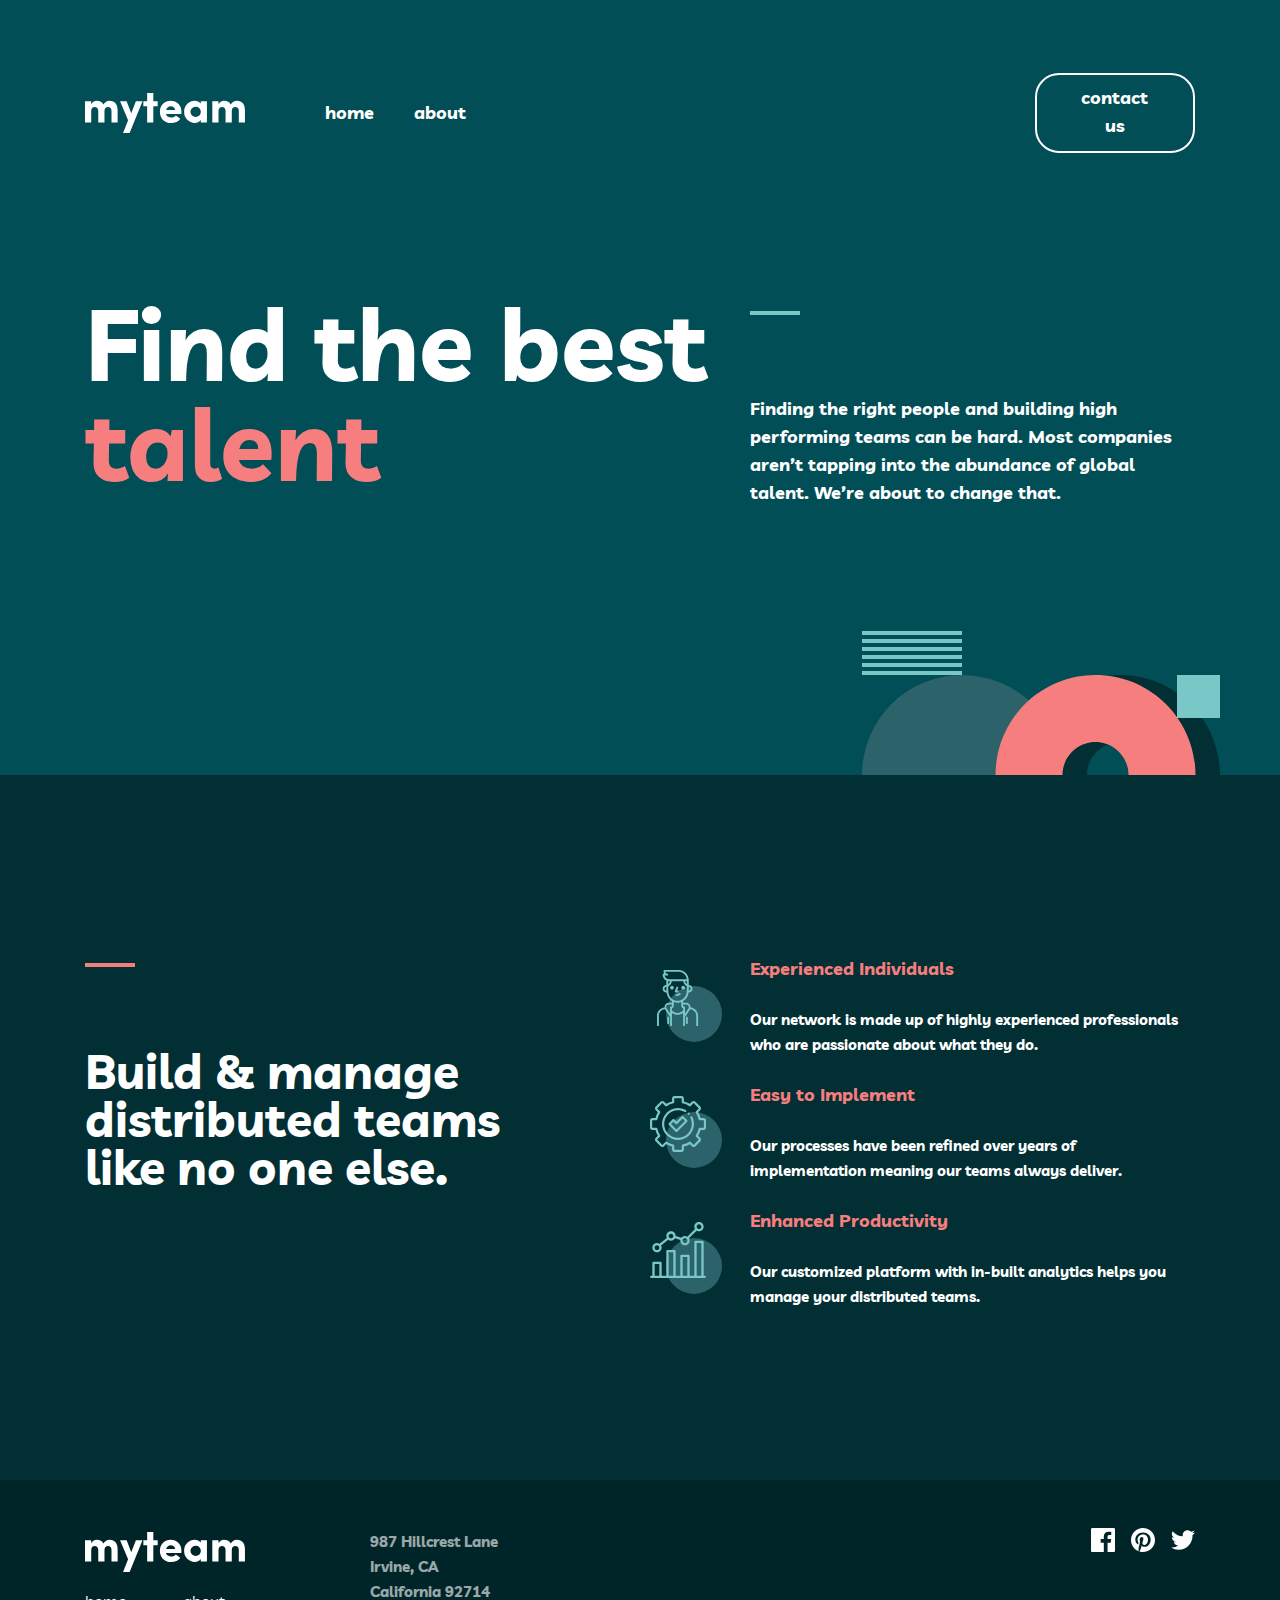
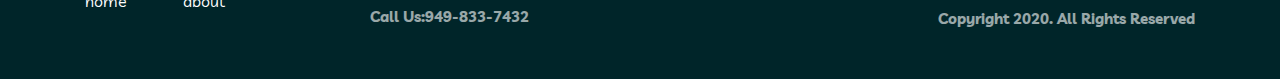
==== index.html @ c027c655 "added footer-section" ====
<!DOCTYPE html>
<html lang="en">
<head>
  <meta charset="UTF-8">
  <meta http-equiv="X-UA-Compatible" content="IE=edge">
  <meta name="viewport" content="width=device-width, initial-scale=1.0">
  <title>Document</title>
  <link rel="stylesheet" href="css/normalize.css">
<link rel="stylesheet" href="css/styles.css">
</head>
<body>

<header class="header">
  <nav class="nav container">
  <div class="left-nav__container">
    <img src="img/logo-myteam.svg" class="img--myteam" alt="my team logo">
    <ul class="nav__list">
    <li class="nav__item"><a href="#" class="nav__link">home</a></li>
    <li class="nav__item"><a href="#" class="nav__link">about</a></li>
    </ul>
  </div>

<a href="#" class="button contact nav__button">contact us</a>

</nav>

<section class="talant">
<div class="talant__container container">


  <h2 class="talant__title">
    Find the best <span class="talant-span">talent</span>
  </h2>

  <p class="talant__text">
    Finding the right people and building high performing teams can be hard. Most companies aren’t tapping into the abundance of global talent. We’re about to change that.
  </p>


</div>


</section>

<section class="manage">
  <div class="manage__container container">
    <h3 class="manage__title">
      Build & manage distributed teams like no one else.
    </h3>


<ul class="manage__list">
  <li class="manage__item item--individuals">
    <h4 class="manage-item__title">Experienced Individuals</h4>
    <p class="manage-item__text">Our network is made up of highly experienced professionals who are passionate about what they do.</p>
  </li>
  <li class="manage__item item--implement">
    <h4 class="manage-item__title">Easy to Implement</h4>
    <p class="manage-item__text">Our processes have been refined over years of implementation meaning our teams always deliver.</p>
  </li>
  <li class="manage__item item--productivity">
    <h4 class="manage-item__title">Enhanced Productivity</h4>
    <p class="manage-item__text">Our customized platform with in-built analytics helps you manage your distributed teams.</p>
  </li>
</ul>




  </div>
</section>



</header>


 <!-- TODO FOOTER  -->



<footer class="footer">

<div class="footer__container container">


  <div class="footer__box">

    <a class="footer__logo-link" href="index.html">
        <img class="logo__img" src="./img/logo-myteam.svg" alt="Logo Myteam" width="160" height="40">
    </a>

        <ul class="footer__list">
            <li class="footer__item">
                <a href="index.html" class="footer__link">home</a>
            </li>
            <li class="footer__item">
                <a href="about.html" class="footer__link">about</a>
            </li>
        </ul>

</div>

<address class="footer__address">

      987  Hillcrest Lane
    <br>
     Irvine, CA
    <br>
     California 92714
    <br>
     Call Us:949-833-7432
</address>
<div class="social-box">
    <ul class="footer__social-list">
        <li class="social-list__item">
            <a class="social-list__link" href="https://www.facebook.com/" target="_blank">
                <svg width="24" height="24" fill="none" xmlns="http://www.w3.org/2000/svg">
                    <path d="M22.675 0H1.325C.593 0 0 .593 0 1.325v21.351C0 23.407.593 24 1.325 24H12.82v-9.294H9.692v-3.622h3.128V8.413c0-3.1 1.893-4.788 4.659-4.788 1.325 0 2.463.099 2.795.143v3.24l-1.918.001c-1.504 0-1.795.715-1.795 1.763v2.313h3.587l-.467 3.622h-3.12V24h6.116c.73 0 1.323-.593 1.323-1.325V1.325C24 .593 23.407 0 22.675 0z" fill="currentColor"/>
                </svg>
            </a>
        </li>
        <li class="social-list__item">
            <a class="social-list__link" href="https://www.pinterest.com/" target="_blank">
                <svg width="24" height="24" fill="none" xmlns="http://www.w3.org/2000/svg">
                    <path d="M12 0C5.373 0 0 5.372 0 12c0 5.084 3.163 9.426 7.627 11.174-.105-.949-.2-2.405.042-3.441.218-.937 1.407-5.965 1.407-5.965s-.359-.719-.359-1.782c0-1.668.967-2.914 2.171-2.914 1.023 0 1.518.769 1.518 1.69 0 1.029-.655 2.568-.994 3.995-.283 1.194.599 2.169 1.777 2.169 2.133 0 3.772-2.249 3.772-5.495 0-2.873-2.064-4.882-5.012-4.882-3.414 0-5.418 2.561-5.418 5.207 0 1.031.397 2.138.893 2.738a.36.36 0 01.083.345l-.333 1.36c-.053.22-.174.267-.402.161-1.499-.698-2.436-2.889-2.436-4.649 0-3.785 2.75-7.262 7.929-7.262 4.163 0 7.398 2.967 7.398 6.931 0 4.136-2.607 7.464-6.227 7.464-1.216 0-2.359-.631-2.75-1.378l-.748 2.853c-.271 1.043-1.002 2.35-1.492 3.146C9.57 23.812 10.763 24 12 24c6.627 0 12-5.373 12-12 0-6.628-5.373-12-12-12z" fill="currentColor"/>
                </svg>
            </a>
        </li>

        <li class="social-list__item">
            <a class="social-list__link" href="https://www.twitter.com/" target="_blank">
                <svg width="24" height="20" fill="none" xmlns="http://www.w3.org/2000/svg">
                    <path d="M24 2.557a9.83 9.83 0 01-2.828.775A4.932 4.932 0 0023.337.608a9.864 9.864 0 01-3.127 1.195A4.916 4.916 0 0016.616.248c-3.179 0-5.515 2.966-4.797 6.045A13.978 13.978 0 011.671 1.149a4.93 4.93 0 001.523 6.574 4.903 4.903 0 01-2.229-.616c-.054 2.281 1.581 4.415 3.949 4.89a4.935 4.935 0 01-2.224.084 4.928 4.928 0 004.6 3.419A9.9 9.9 0 010 17.54a13.94 13.94 0 007.548 2.212c9.142 0 14.307-7.721 13.995-14.646A10.025 10.025 0 0024 2.557z" fill="currentColor"/>
                </svg>
            </a>
        </li>
    </ul>
    <p class="footer__test-add">Copyright 2020. All Rights Reserved</p>
</div>





</div>




</footer>




</body>
</html>
---- css/styles.css ----
:root{
  --header-bg-color:#014E56;
  --center-section-bg:#012F34;
  --font-color-pink:#F67E7E;
  --font-color-white:#fff;
  --font-color-light-green:#79C8C7;
  --font-color-dark-green:#012F34;
  --font-color-black:#002529;



}






@font-face {
  font-family: "Livvic";
  src: url("../fonts/Livvic-Regular.woff2") format("woff2"),
      url("../fonts/Livvic-Regular.woff") format("woff");
  font-weight: normal;
  font-style: normal;
  font-display: swap;
}
@font-face {
  font-family: "Livvic";
  src: url("../fonts/Livvic-Bold.woff2") format("woff2"),
      url("../fonts/Livvic-Bold.woff") format("woff");
  font-weight: bold;
  font-style: normal;
  font-display: swap;
}


html {
  box-sizing: border-box;
  height: 100%;
}

*,
*::before,
*::after {
  box-sizing: inherit;
}

body {
  display: flex;
  flex-direction: column;
  height: 100%;
  padding: 0;
  margin: 0;
  font-family: "Livvic","Arial",sans-serif;
}

img {
  max-width: 100%;
  height: auto;
}

.visually-hidden {
  position: absolute;
  width: 1px;
  height: 1px;
  margin: -1px;
  border: 0;
  padding: 0;
  clip: rect(0 0 0 0);
  overflow: hidden;
}


.container {
  max-width: 1160px;
  padding-left: 25px;
  padding-right: 25px;
  margin-left: auto;
  margin-right: auto;
}

.header {
  background-color: var(--header-bg-color);
}


/* NAV  */


.nav {

  display: flex;
  align-items: center;
  margin-top: 73px;
  margin-bottom: 120px;
}

.img--myteam {
  margin-right: 40px;
}


.left-nav__container {
  display: flex;
  align-items: center;

}

.nav__list {
  padding-left: 0;
  margin: 0;
  list-style: none;
  display: flex;

}
.nav__item {
  margin-left: 40px;
}

.nav__link{
text-decoration: none;
color: var(--font-color-white);
font-weight: 600;
font-size: 18px;
line-height: 28px;
}
.nav__link:hover {
color: var(--font-color-pink);
}


.button {
  text-decoration: none;
  font-weight: 600;
font-size: 18px;
line-height: 28px;
padding: 9px 33px 11px 32px;
border: 2px solid #FFFFFF;
border-radius: 24px;
text-align: center;
color: var(--font-color-white);
}

.nav__button {
  width: 160px;
  margin-left: auto;
}

.nav__button:hover {
  background-color: #fff;
  color: var(--font-color-black);
}


 /* TALANT  */



.talant{
  position: relative;

}

.talant__container{
  display: flex;
  padding-bottom: 250px;
  background-image: url("../img/header-bg-bottom-img.svg");
  background-repeat: no-repeat;
  background-position:  right calc(100% + 100px);
}

.talant__title {
  font-weight: bold;
  font-size: 100px;
  line-height: 100px;
position: relative;
color: var(--font-color-white);
width: 625px;
padding-top: 20px;
margin-right: auto;
margin: 0;
color: var(--font-color-white);
}
.talant-span {
  color: var(--font-color-pink);

}

.talant__title::before{
content: "";
background-image: url("../img/header-bg-left-img.svg");
display: block;
width: 200px;height: 200px;
position: absolute;
left: -300px;
top: 20px;
}

.talant__text {
  font-weight: 600;
font-size: 18px;
line-height: 28px;
color: var(--font-color-white);
padding-top: 20px;
width: 445px;
margin-left: auto;

}

.talant__text::before {
  content: "";
  border-top: 4px solid var(--font-color-light-green);
display: block;
width: 50px;
margin-bottom: 80px;

}


/* MANAGE  */



.manage {
  background-color: var(--font-color-dark-green);

}

.manage{
  background-image: url("../img/manage-bg-img.png");
background-repeat: no-repeat;
background-position: calc(50% + 750px) bottom;
}

.manage__container {
  padding-top: 140px;
  padding-bottom: 140px;
  display: flex;

}

.manage__title {
  font-weight: bold;
  font-size: 48px;
  line-height: 48px;
  color: var(--font-color-white);
width: 445px;
margin-right: auto;
}

.manage__title::before {
  content: "";
  border-top: 4px solid var(--font-color-pink);
display: block;
width: 50px;
margin-bottom: 80px;
}

.manage__list {
  width: 545px;
  padding-left: 0;
  list-style: none;
margin-left: auto;
}
.item--individuals{
  background-image: url("../img/logo-individuals.svg");
  background-repeat: no-repeat;
  background-position: left center;
  padding-left: 100px;
}
.item--implement{
  background-image: url("../img/logo-implement.svg");
  background-repeat: no-repeat;
  background-position: left center;
  padding-left: 100px;

}

.item--productivity{
  background-image: url("../img/logo-productivity.svg");
  background-repeat: no-repeat;
  background-position: left center;
  padding-left: 100px;

}
.manage-item__title {
  font-weight: bold;
font-size: 18px;
line-height: 28px;
  color: var(--font-color-pink);
  width: 445px;
}

.manage-item__text {
  font-weight: 600;
font-size: 15px;
line-height: 25px;
color: var(--font-color-white);
width: 445px;

}



/*TODO FOOTER */



.footer{
  padding: 48px 0;
  background-color: var(--font-color-black);
}
.footer__container{
  display: flex;
  align-items: center;
}

.footer__box{
  margin-right: 125px;
}

.footer__address{
  font-style: normal;
  font-weight: 600;
  font-size: 15px;
  line-height: 25px;
  color: var(--font-color-white);
  mix-blend-mode: normal;
  opacity: 0.6;
}

.footer__social-list{
  margin: 0;
  padding: 0;
  list-style: none;
  display: flex;
  align-items: center;
  margin-bottom: 51px;
}

.social-list__link{
  color:var(--font-color-white);
  transition: color 0.3s ease;
}

.social-list__link:hover{
  color: var(--font-color-pink);
}

.social-list__item:not(:last-child){
  margin-right: 16px;
}

.footer__test-add{
  margin: 0;
  font-weight: 600;
  font-size: 15px;
  line-height: 25px;
  color: var(--font-color-white);
  mix-blend-mode: normal;
  opacity: 0.6;
}

.social-box{
  max-width: 265px;
  margin-left: auto;
  display: flex;
  flex-direction: column;
  align-items: flex-end;
}

.footer__list {
  width: 140px;
  display: flex;
  justify-content: space-between;
  padding-left: 0;
  list-style: none;

}


.footer__link {
  text-decoration: none;
  color: var(--font-color-white);
}
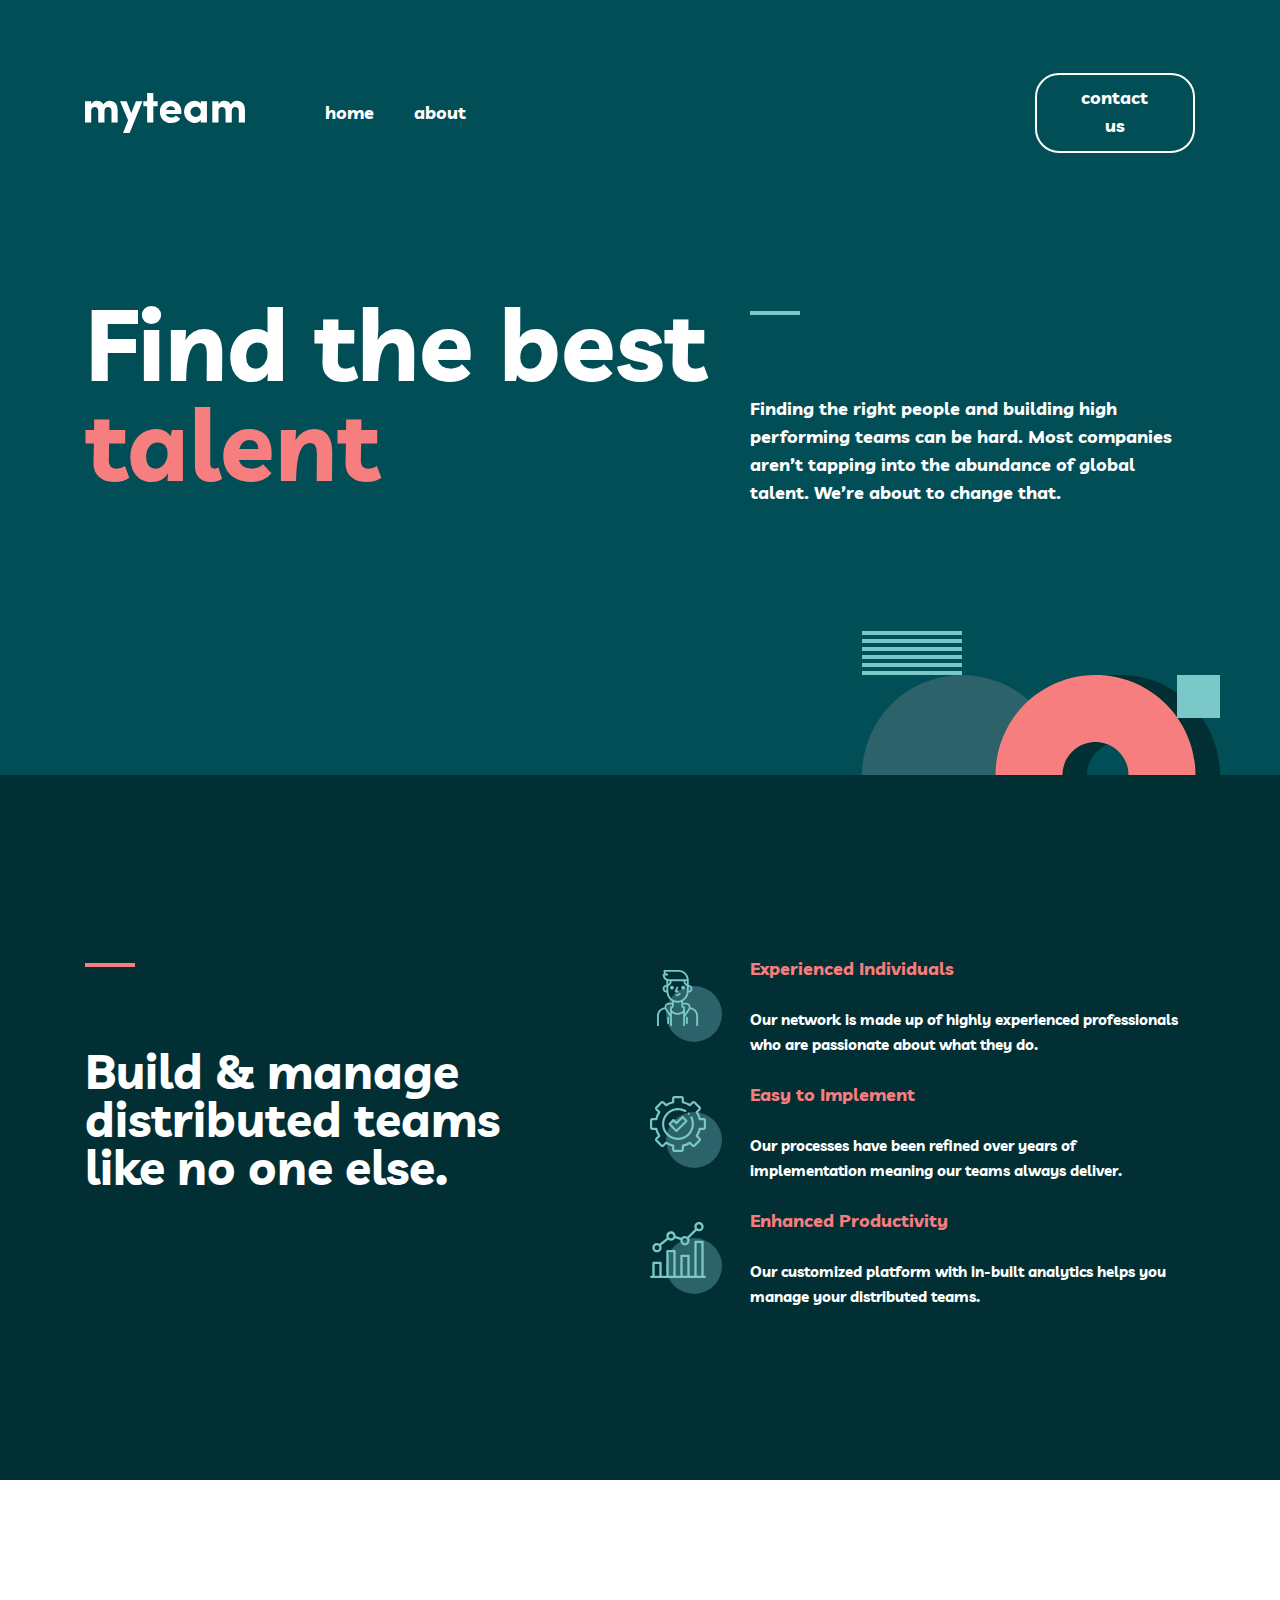
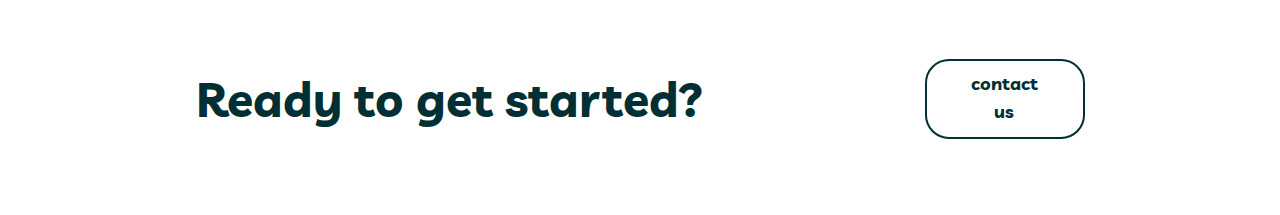
==== commit 00263227: "Merge branch 'ready-section'" ====
--- a/index.html
+++ b/index.html
@@ -4,25 +4,29 @@
   <meta charset="UTF-8">
   <meta http-equiv="X-UA-Compatible" content="IE=edge">
   <meta name="viewport" content="width=device-width, initial-scale=1.0">
-  <title>Document</title>
+  <title>MyTeam</title>
   <link rel="stylesheet" href="css/normalize.css">
 <link rel="stylesheet" href="css/styles.css">
 </head>
 <body>
 
+  <div class="first__part">
 <header class="header">
   <nav class="nav container">
   <div class="left-nav__container">
     <img src="img/logo-myteam.svg" class="img--myteam" alt="my team logo">
     <ul class="nav__list">
     <li class="nav__item"><a href="#" class="nav__link">home</a></li>
-    <li class="nav__item"><a href="#" class="nav__link">about</a></li>
+    <li class="nav__item"><a href="about.html" class="nav__link">about</a></li>
     </ul>
   </div>
 
-<a href="#" class="button contact nav__button">contact us</a>
+<a href="#" class="button button--contact nav__button">contact us</a>
 
 </nav>
+
+
+</header>
 
 <section class="talant">
 <div class="talant__container container">
@@ -72,8 +76,7 @@
 
 
 
-</header>
-
+</div>
 
  <!-- TODO FOOTER  -->
 
@@ -95,7 +98,7 @@
                 <a href="index.html" class="footer__link">home</a>
             </li>
             <li class="footer__item">
-                <a href="about.html" class="footer__link">about</a>
+                <a href="about.html" class="footer__link" target="_blank">about</a>
             </li>
         </ul>
 
@@ -146,7 +149,21 @@
 </div>
 
 
+<section class="ready">
 
+  <div class="ready__container container">
+<h3 class="ready__title">
+  Ready to get started?
+</h3>
+
+<a href="#" class="button button--contact ready__button">contact us</a>
+
+
+  </div>
+
+
+
+</section>
 
 </footer>
 
--- a/css/styles.css
+++ b/css/styles.css
@@ -79,10 +79,13 @@
   margin-right: auto;
 }
 
-.header {
+.first__part {
   background-color: var(--header-bg-color);
 }
 
+.header{
+  background-color: var(--header-bg-color);
+}
 
 /* NAV  */
 
@@ -130,18 +133,20 @@
 
 
 .button {
+
   text-decoration: none;
   font-weight: 600;
 font-size: 18px;
 line-height: 28px;
 padding: 9px 33px 11px 32px;
-border: 2px solid #FFFFFF;
+border: 2px solid transparent;
 border-radius: 24px;
 text-align: center;
 color: var(--font-color-white);
 }
 
 .nav__button {
+  border-color: #fff;
   width: 160px;
   margin-left: auto;
 }
@@ -300,6 +305,7 @@
 
 }
 
+<<<<<<< HEAD
 
 
 /*TODO FOOTER */
@@ -383,3 +389,55 @@
   text-decoration: none;
   color: var(--font-color-white);
 }
+
+
+
+
+
+
+
+
+
+
+
+
+
+
+
+
+
+=======
+.ready {
+  background-color: var(--font-color-pink);
+  background-image: url("../img/ready-bg-img.svg");
+  background-repeat: no-repeat;
+  background-position: calc(50% - 754px) calc(100% + 100px);
+}
+
+.ready__container {
+  display: flex;
+justify-content: space-around;
+align-items: center;
+}
+
+.ready__title{
+  font-weight: bold;
+font-size: 48px;
+line-height: 48px;
+color: var(--font-color-dark-green);
+}
+
+.ready__button {
+  border-color: var(--font-color-dark-green);
+  color: var(--font-color-dark-green);
+  width: 160px;
+  padding: 9px 33px 11px 32px;
+  margin-top: 76px;
+  margin-bottom: 76px;
+}
+
+.ready__button:hover{
+background-color: var(--font-color-dark-green);
+color: var(--font-color-white);
+}
+>>>>>>> ready-section
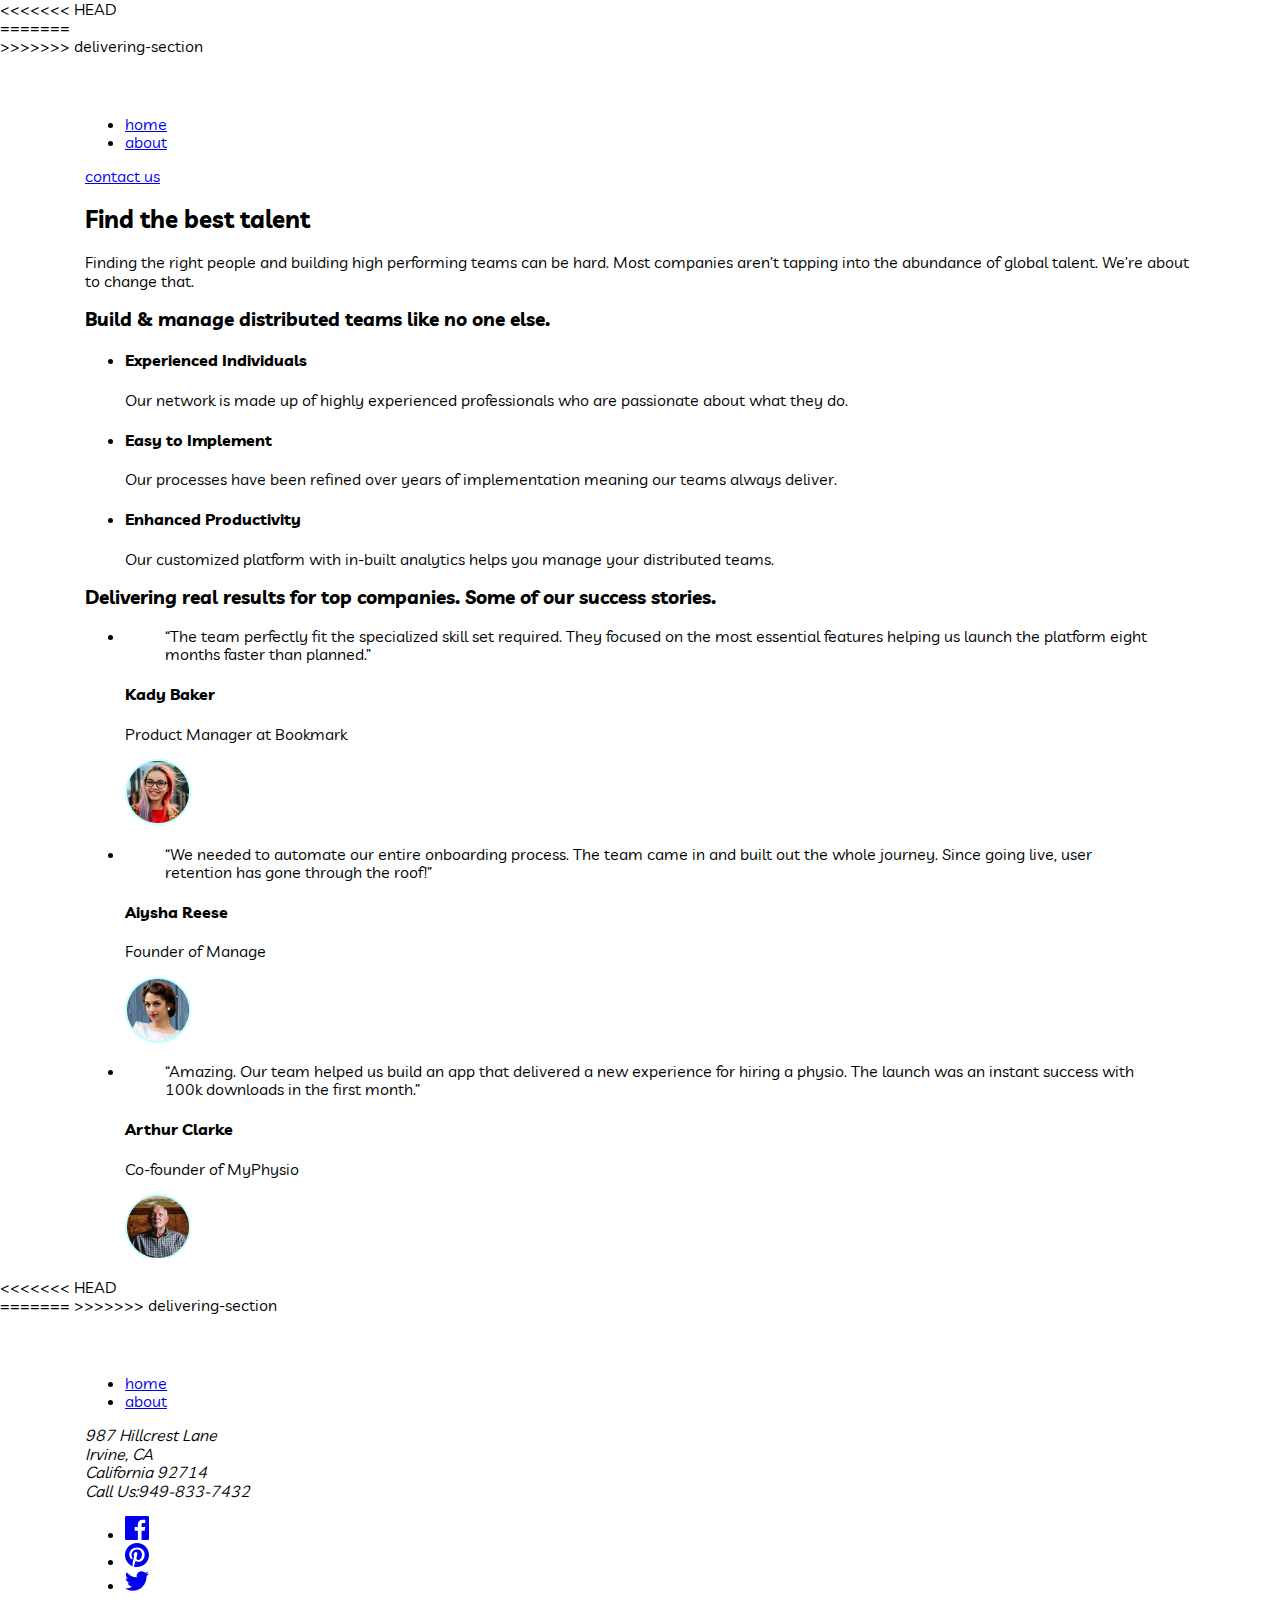
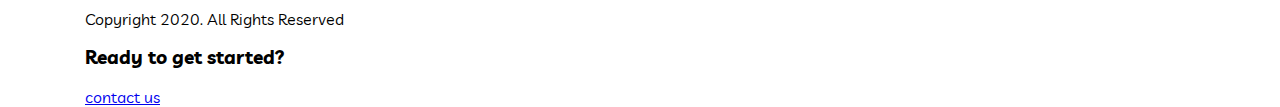
==== commit 507b1c15: "Merge branch 'delivering-section'" ====
--- a/index.html
+++ b/index.html
@@ -10,8 +10,15 @@
 </head>
 <body>
 
+<<<<<<< HEAD
   <div class="first__part">
+=======
+  <div class="header-talant__section">
+>>>>>>> delivering-section
 <header class="header">
+
+<!-- TODO  NAV  -->
+
   <nav class="nav container">
   <div class="left-nav__container">
     <img src="img/logo-myteam.svg" class="img--myteam" alt="my team logo">
@@ -24,6 +31,10 @@
 <a href="#" class="button button--contact nav__button">contact us</a>
 
 </nav>
+</header>
+
+
+<!-- TODO TALANT  -->
 
 
 </header>
@@ -45,6 +56,10 @@
 
 
 </section>
+</div>
+
+
+<!-- TODO MANAGE  -->
 
 <section class="manage">
   <div class="manage__container container">
@@ -75,7 +90,43 @@
 </section>
 
 
-
+<!-- TODO DELIVERING  -->
+
+<section class="delivering ">
+
+  <div class="container">
+
+<h3 class="delivering__title">Delivering real results for top companies. Some of our <span class="delivering-title__span">success stories.</span></h3>
+
+
+<ul class="delivering__list">
+  <li class="delivering__item">
+    <blockquote class="delivering__blockquote"> “The team perfectly fit the specialized skill set required. They focused on the most essential features helping us launch the platform eight months faster than planned.”</blockquote>
+    <h4 class="delivering-list__title">Kady Baker</h4>
+    <p class="delivering-list__text">Product Manager at Bookmark</p>
+    <img src="img/img-kady.png" alt="img of woman" srcset="img/img-kady.png 1x, img/img-kady@2x.png 2x" class="delivering__img">
+  </li>
+  <li class="delivering__item">
+    <blockquote class="delivering__blockquote">“We needed to automate our entire onboarding process. The team came in and built out the whole journey. Since going live, user retention has gone through the roof!”</blockquote>
+    <h4 class="delivering-list__title">Aiysha Reese</h4>
+    <p class="delivering-list__text">Founder of Manage</p>
+    <img src="img/img-aisha.png" alt="img of woman" srcset="img/img-aisha.png 1x,img/img-aisha@2x.png 2x" class="delivering__img">
+  </li>
+  <li class="delivering__item">
+    <blockquote class="delivering__blockquote">“Amazing. Our team helped us build an app that delivered a new experience for hiring a physio. The launch was an instant success with 100k downloads in the first month.”</blockquote>
+    <h4 class="delivering-list__title">Arthur Clarke</h4>
+    <p class="delivering-list__text">Co-founder of MyPhysio</p>
+    <img src="img/img-arthur.png" alt="img of man" srcset="img/img-arthur.png 1x,img/img-arthur@2x.png 2x" class="delivering__img">
+  </li>
+</ul>
+
+
+
+  </div>
+
+  </section>
+
+<<<<<<< HEAD
 </div>
 
  <!-- TODO FOOTER  -->
@@ -83,6 +134,8 @@
 
 
 <footer class="footer">
+=======
+>>>>>>> delivering-section
 
 <div class="footer__container container">
 
--- a/css/styles.css
+++ b/css/styles.css
@@ -6,6 +6,7 @@
   --font-color-light-green:#79C8C7;
   --font-color-dark-green:#012F34;
   --font-color-black:#002529;
+--delivering-bg-color:#004047;
 
 
 
@@ -79,7 +80,11 @@
   margin-right: auto;
 }
 
+<<<<<<< HEAD
 .first__part {
+=======
+.header-talant__section {
+>>>>>>> delivering-section
   background-color: var(--header-bg-color);
 }
 
@@ -87,7 +92,7 @@
   background-color: var(--header-bg-color);
 }
 
-/* NAV  */
+/* TODO NAV  */
 
 
 .nav {
@@ -157,7 +162,7 @@
 }
 
 
- /* TALANT  */
+ /* TODO TALANT  */
 
 
 
@@ -222,7 +227,7 @@
 }
 
 
-/* MANAGE  */
+/* TODO MANAGE  */
 
 
 
@@ -305,6 +310,7 @@
 
 }
 
+<<<<<<< HEAD
 <<<<<<< HEAD
 
 
@@ -377,6 +383,41 @@
 
 .footer__list {
   width: 140px;
+=======
+
+/* TODO DELIVERING  */
+
+.delivering {
+  background-color: var(--delivering-bg-color);
+  background-image: url("../img/delivering-bg-top-img.svg"), url("../img/delivering-bg-bottom-img.svg");
+  background-repeat: no-repeat;
+  background-position: calc(50% - 680px) top,calc(50% + 750px) calc(100% + 100px);
+  padding-top: 140px;
+}
+
+
+
+
+
+.delivering__title {
+  margin: 0;
+  max-width: 930px;
+  margin-left: auto;
+  margin-right: auto;
+  font-weight: bold;
+font-size: 48px;
+line-height: 48px;
+text-align: center;
+color: var(--font-color-white);
+margin-bottom: 55px;
+}
+
+.delivering-title__span {
+  color: var(--font-color-light-green);
+}
+
+.delivering__list {
+>>>>>>> delivering-section
   display: flex;
   justify-content: space-between;
   padding-left: 0;
@@ -384,6 +425,7 @@
 
 }
 
+<<<<<<< HEAD
 
 .footer__link {
   text-decoration: none;
@@ -441,3 +483,53 @@
 color: var(--font-color-white);
 }
 >>>>>>> ready-section
+=======
+.delivering__item {
+  background-image: url("../img/quotes.svg");
+  background-repeat: no-repeat;
+  background-position: center top;
+  padding-top: 36px;
+  width: 360px;
+  display: flex;
+  flex-direction: column;
+  align-items: center;
+}
+
+.delivering__blockquote {
+  margin: 0;
+  color: var(--font-color-white);
+  font-weight: 600;
+font-size: 15px;
+line-height: 25px;
+
+}
+
+.delivering-list__title {
+  font-weight: bold;
+font-size: 18px;
+line-height: 28px;
+
+color: var(--font-color-light-green);
+margin: 0;
+margin-top: 24px;
+
+}
+
+.delivering-list__text {
+  font-weight: 500;
+font-size: 13px;
+line-height: 18px;
+
+color: var(--font-color-white);
+margin: 0;
+margin-top: 2px;
+margin-bottom: 32px;
+}
+
+.delivering__img{
+
+width: 62px;
+height: 62px;
+margin-bottom: 150px;
+}
+>>>>>>> delivering-section
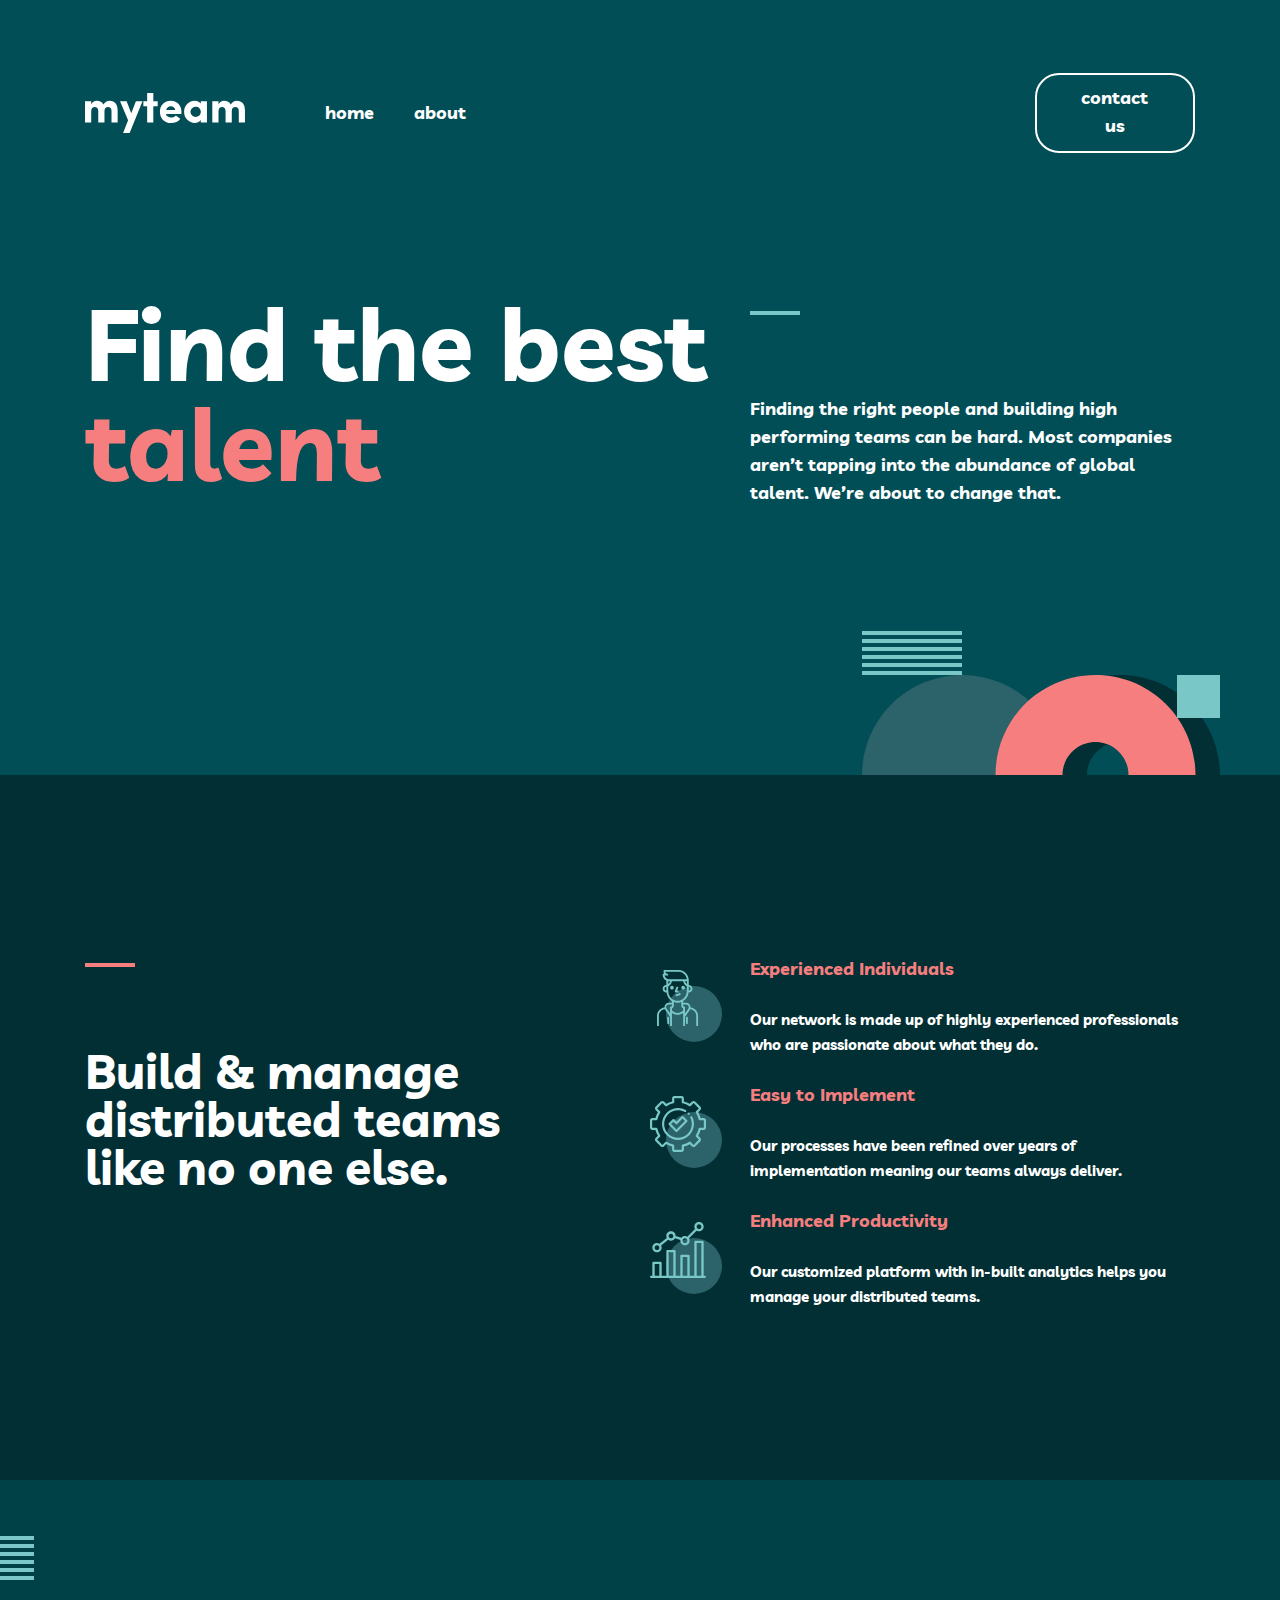
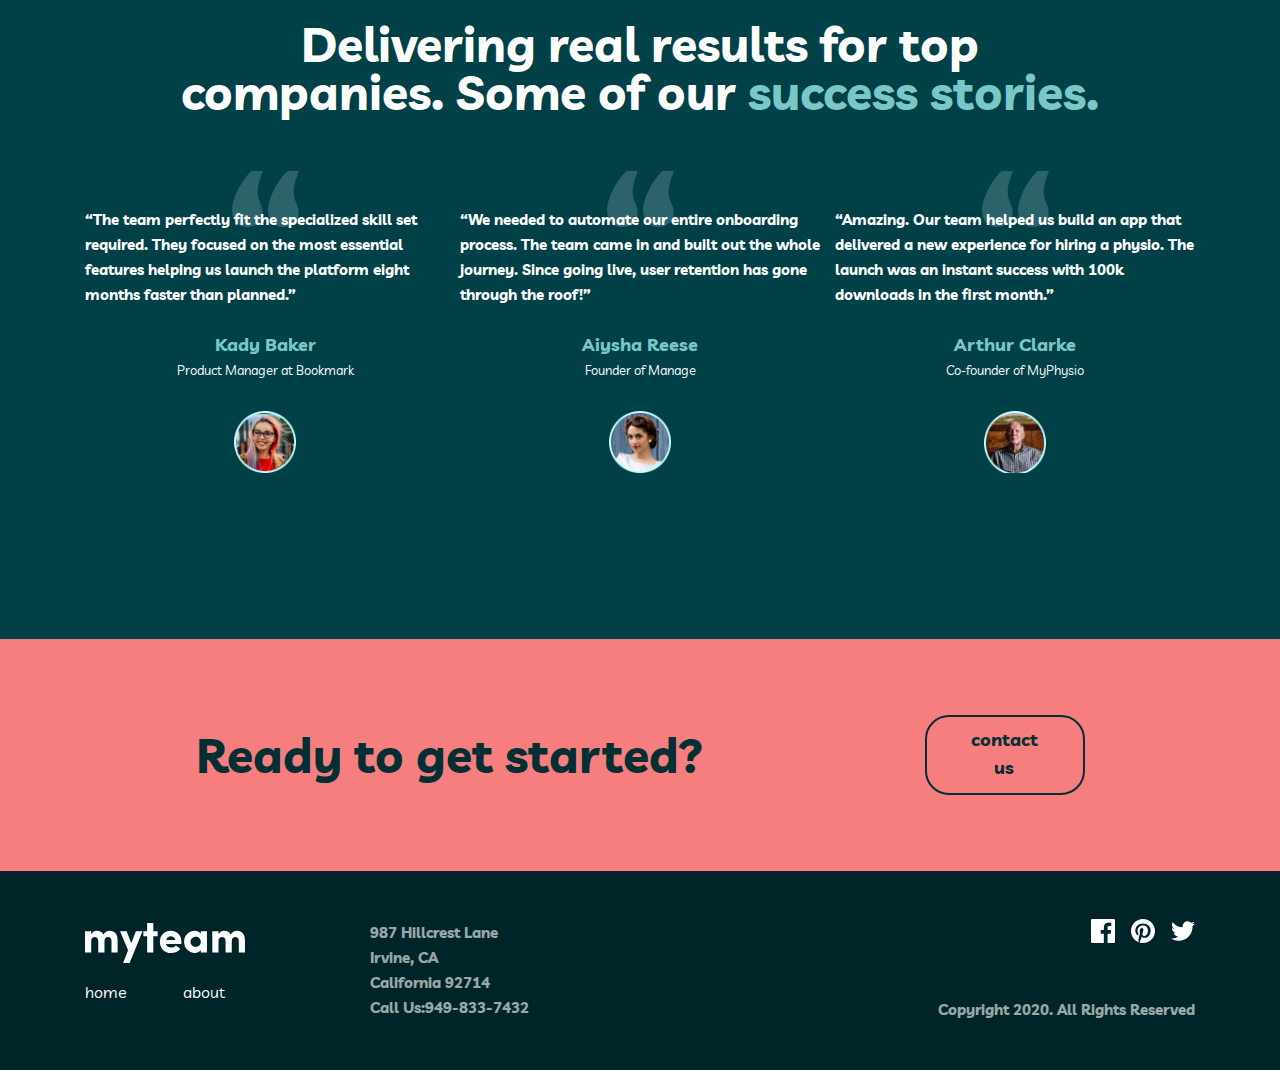
==== commit ad6e288d: "smth changed" ====
--- a/index.html
+++ b/index.html
@@ -10,12 +10,13 @@
 </head>
 <body>
 
-<<<<<<< HEAD
-  <div class="first__part">
-=======
+
+
   <div class="header-talant__section">
->>>>>>> delivering-section
+
 <header class="header">
+
+
 
 <!-- TODO  NAV  -->
 
@@ -37,7 +38,6 @@
 <!-- TODO TALANT  -->
 
 
-</header>
 
 <section class="talant">
 <div class="talant__container container">
@@ -57,6 +57,7 @@
 
 </section>
 </div>
+
 
 
 <!-- TODO MANAGE  -->
@@ -126,16 +127,31 @@
 
   </section>
 
-<<<<<<< HEAD
-</div>
+
+  <section class="ready">
+
+    <div class="ready__container container">
+  <h3 class="ready__title">
+    Ready to get started?
+  </h3>
+
+  <a href="#" class="button button--contact ready__button">contact us</a>
+
+
+    </div>
+
+
+
+  </section>
+
+
 
  <!-- TODO FOOTER  -->
 
 
 
 <footer class="footer">
-=======
->>>>>>> delivering-section
+
 
 <div class="footer__container container">
 
@@ -202,22 +218,6 @@
 </div>
 
 
-<section class="ready">
-
-  <div class="ready__container container">
-<h3 class="ready__title">
-  Ready to get started?
-</h3>
-
-<a href="#" class="button button--contact ready__button">contact us</a>
-
-
-  </div>
-
-
-
-</section>
-
 </footer>
 
 
--- a/css/styles.css
+++ b/css/styles.css
@@ -80,11 +80,8 @@
   margin-right: auto;
 }
 
-<<<<<<< HEAD
-.first__part {
-=======
+
 .header-talant__section {
->>>>>>> delivering-section
   background-color: var(--header-bg-color);
 }
 
@@ -310,8 +307,140 @@
 
 }
 
-<<<<<<< HEAD
-<<<<<<< HEAD
+
+
+/* TODO DELIVERING  */
+
+.delivering {
+  background-color: var(--delivering-bg-color);
+  background-image: url("../img/delivering-bg-top-img.svg"), url("../img/delivering-bg-bottom-img.svg");
+  background-repeat: no-repeat;
+  background-position: calc(50% - 680px) top,calc(50% + 750px) calc(100% + 100px);
+  padding-top: 140px;
+}
+
+
+
+
+
+.delivering__title {
+  margin: 0;
+  max-width: 930px;
+  margin-left: auto;
+  margin-right: auto;
+  font-weight: bold;
+font-size: 48px;
+line-height: 48px;
+text-align: center;
+color: var(--font-color-white);
+margin-bottom: 55px;
+}
+
+.delivering-title__span {
+  color: var(--font-color-light-green);
+}
+
+.delivering__list {
+
+  display: flex;
+  justify-content: space-between;
+  padding-left: 0;
+  list-style: none;
+
+}
+
+
+
+
+
+.delivering__item {
+  background-image: url("../img/quotes.svg");
+  background-repeat: no-repeat;
+  background-position: center top;
+  padding-top: 36px;
+  width: 360px;
+  display: flex;
+  flex-direction: column;
+  align-items: center;
+}
+
+.delivering__blockquote {
+  margin: 0;
+  color: var(--font-color-white);
+  font-weight: 600;
+font-size: 15px;
+line-height: 25px;
+
+}
+
+.delivering-list__title {
+  font-weight: bold;
+font-size: 18px;
+line-height: 28px;
+
+color: var(--font-color-light-green);
+margin: 0;
+margin-top: 24px;
+
+}
+
+.delivering-list__text {
+  font-weight: 500;
+font-size: 13px;
+line-height: 18px;
+
+color: var(--font-color-white);
+margin: 0;
+margin-top: 2px;
+margin-bottom: 32px;
+}
+
+.delivering__img{
+
+width: 62px;
+height: 62px;
+margin-bottom: 150px;
+}
+
+
+
+ /* READY  */
+
+ .ready {
+  background-color: var(--font-color-pink);
+  background-image: url("../img/ready-bg-img.svg");
+  background-repeat: no-repeat;
+  background-position: calc(50% - 754px) calc(100% + 100px);
+}
+
+.ready__container {
+  display: flex;
+justify-content: space-around;
+align-items: center;
+}
+
+.ready__title{
+  font-weight: bold;
+font-size: 48px;
+line-height: 48px;
+color: var(--font-color-dark-green);
+}
+
+.ready__button {
+  border-color: var(--font-color-dark-green);
+  color: var(--font-color-dark-green);
+  width: 160px;
+  padding: 9px 33px 11px 32px;
+  margin-top: 76px;
+  margin-bottom: 76px;
+}
+
+.ready__button:hover{
+background-color: var(--font-color-dark-green);
+color: var(--font-color-white);
+}
+
+
 
 
 /*TODO FOOTER */
@@ -382,154 +511,20 @@
 }
 
 .footer__list {
+  padding-left: 0;
+  display: flex;
+  justify-content: space-between;
+  list-style: none;
   width: 140px;
-=======
-
-/* TODO DELIVERING  */
-
-.delivering {
-  background-color: var(--delivering-bg-color);
-  background-image: url("../img/delivering-bg-top-img.svg"), url("../img/delivering-bg-bottom-img.svg");
-  background-repeat: no-repeat;
-  background-position: calc(50% - 680px) top,calc(50% + 750px) calc(100% + 100px);
-  padding-top: 140px;
-}
-
-
-
-
-
-.delivering__title {
-  margin: 0;
-  max-width: 930px;
-  margin-left: auto;
-  margin-right: auto;
-  font-weight: bold;
-font-size: 48px;
-line-height: 48px;
-text-align: center;
-color: var(--font-color-white);
-margin-bottom: 55px;
-}
-
-.delivering-title__span {
-  color: var(--font-color-light-green);
-}
-
-.delivering__list {
->>>>>>> delivering-section
-  display: flex;
-  justify-content: space-between;
-  padding-left: 0;
-  list-style: none;
-
-}
-
-<<<<<<< HEAD
+
+}
 
 .footer__link {
   text-decoration: none;
   color: var(--font-color-white);
 }
 
-
-
-
-
-
-
-
-
-
-
-
-
-
-
-
-
-=======
-.ready {
-  background-color: var(--font-color-pink);
-  background-image: url("../img/ready-bg-img.svg");
-  background-repeat: no-repeat;
-  background-position: calc(50% - 754px) calc(100% + 100px);
-}
-
-.ready__container {
-  display: flex;
-justify-content: space-around;
-align-items: center;
-}
-
-.ready__title{
-  font-weight: bold;
-font-size: 48px;
-line-height: 48px;
-color: var(--font-color-dark-green);
-}
-
-.ready__button {
-  border-color: var(--font-color-dark-green);
-  color: var(--font-color-dark-green);
-  width: 160px;
-  padding: 9px 33px 11px 32px;
-  margin-top: 76px;
-  margin-bottom: 76px;
-}
-
-.ready__button:hover{
-background-color: var(--font-color-dark-green);
-color: var(--font-color-white);
-}
->>>>>>> ready-section
-=======
-.delivering__item {
-  background-image: url("../img/quotes.svg");
-  background-repeat: no-repeat;
-  background-position: center top;
-  padding-top: 36px;
-  width: 360px;
-  display: flex;
-  flex-direction: column;
-  align-items: center;
-}
-
-.delivering__blockquote {
-  margin: 0;
-  color: var(--font-color-white);
-  font-weight: 600;
-font-size: 15px;
-line-height: 25px;
-
-}
-
-.delivering-list__title {
-  font-weight: bold;
-font-size: 18px;
-line-height: 28px;
-
-color: var(--font-color-light-green);
-margin: 0;
-margin-top: 24px;
-
-}
-
-.delivering-list__text {
-  font-weight: 500;
-font-size: 13px;
-line-height: 18px;
-
-color: var(--font-color-white);
-margin: 0;
-margin-top: 2px;
-margin-bottom: 32px;
-}
-
-.delivering__img{
-
-width: 62px;
-height: 62px;
-margin-bottom: 150px;
-}
->>>>>>> delivering-section
+.footer__link:hover{
+color: var(--font-color-pink);
+}
+
